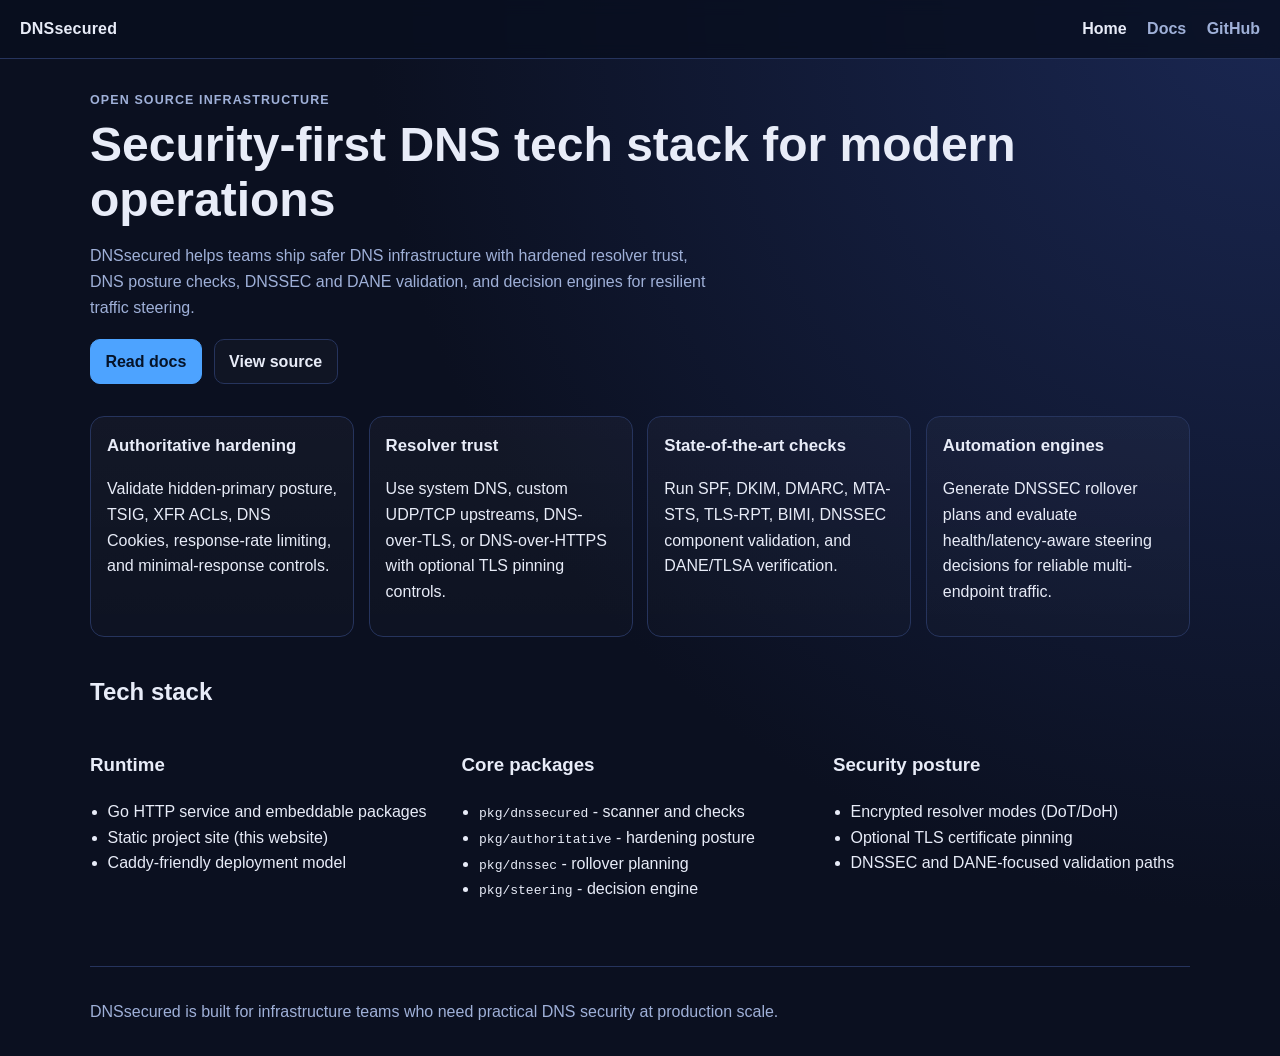
==== site/index.html @ 1a69ba0e "Add static DNSsecured project site Create a Caddy-inspired static site with homepage and docs page t" ====
<!doctype html>
<html lang="en">
  <head>
    <meta charset="UTF-8" />
    <meta name="viewport" content="width=device-width, initial-scale=1.0" />
    <title>DNSsecured | Security-first DNS stack</title>
    <meta
      name="description"
      content="DNSsecured is an open DNS security stack for secure name server operations, DNS posture validation, and resilient traffic control."
    />
    <link rel="stylesheet" href="./styles.css" />
  </head>
  <body>
    <header class="topbar">
      <a class="brand" href="./index.html">DNSsecured</a>
      <nav>
        <a href="./index.html" aria-current="page">Home</a>
        <a href="./docs.html">Docs</a>
        <a href="https://github.com/Vigilant-AI-Solutions/dnssecured">GitHub</a>
      </nav>
    </header>

    <main>
      <section class="hero">
        <p class="eyebrow">Open source infrastructure</p>
        <h1>Security-first DNS tech stack for modern operations</h1>
        <p>
          DNSsecured helps teams ship safer DNS infrastructure with hardened resolver trust, DNS posture checks, DNSSEC and DANE validation, and
          decision engines for resilient traffic steering.
        </p>
        <div class="actions">
          <a class="btn primary" href="./docs.html">Read docs</a>
          <a class="btn" href="https://github.com/Vigilant-AI-Solutions/dnssecured">View source</a>
        </div>
      </section>

      <section class="grid">
        <article class="card">
          <h2>Authoritative hardening</h2>
          <p>Validate hidden-primary posture, TSIG, XFR ACLs, DNS Cookies, response-rate limiting, and minimal-response controls.</p>
        </article>
        <article class="card">
          <h2>Resolver trust</h2>
          <p>Use system DNS, custom UDP/TCP upstreams, DNS-over-TLS, or DNS-over-HTTPS with optional TLS pinning controls.</p>
        </article>
        <article class="card">
          <h2>State-of-the-art checks</h2>
          <p>Run SPF, DKIM, DMARC, MTA-STS, TLS-RPT, BIMI, DNSSEC component validation, and DANE/TLSA verification.</p>
        </article>
        <article class="card">
          <h2>Automation engines</h2>
          <p>Generate DNSSEC rollover plans and evaluate health/latency-aware steering decisions for reliable multi-endpoint traffic.</p>
        </article>
      </section>

      <section class="stack">
        <h2>Tech stack</h2>
        <div class="stack-grid">
          <div>
            <h3>Runtime</h3>
            <ul>
              <li>Go HTTP service and embeddable packages</li>
              <li>Static project site (this website)</li>
              <li>Caddy-friendly deployment model</li>
            </ul>
          </div>
          <div>
            <h3>Core packages</h3>
            <ul>
              <li><code>pkg/dnssecured</code> - scanner and checks</li>
              <li><code>pkg/authoritative</code> - hardening posture</li>
              <li><code>pkg/dnssec</code> - rollover planning</li>
              <li><code>pkg/steering</code> - decision engine</li>
            </ul>
          </div>
          <div>
            <h3>Security posture</h3>
            <ul>
              <li>Encrypted resolver modes (DoT/DoH)</li>
              <li>Optional TLS certificate pinning</li>
              <li>DNSSEC and DANE-focused validation paths</li>
            </ul>
          </div>
        </div>
      </section>
    </main>

    <footer>
      <p>DNSsecured is built for infrastructure teams who need practical DNS security at production scale.</p>
    </footer>
  </body>
</html>
---- site/styles.css ----
:root {
  --bg: #0b1020;
  --bg-soft: #111a33;
  --text: #e8ecf8;
  --muted: #9fb0d8;
  --line: #26345d;
  --brand: #4da3ff;
  --brand-strong: #2f86e6;
}

* {
  box-sizing: border-box;
}

body {
  margin: 0;
  font-family: Inter, Segoe UI, Arial, sans-serif;
  color: var(--text);
  background: radial-gradient(circle at top right, #1a2752 0%, var(--bg) 55%);
  line-height: 1.6;
}

.topbar {
  display: flex;
  justify-content: space-between;
  align-items: center;
  padding: 1rem 1.25rem;
  border-bottom: 1px solid var(--line);
  background: rgba(8, 14, 30, 0.8);
  position: sticky;
  top: 0;
  backdrop-filter: blur(8px);
}

.brand {
  color: var(--text);
  text-decoration: none;
  font-weight: 700;
  letter-spacing: 0.2px;
}

nav a {
  color: var(--muted);
  text-decoration: none;
  margin-left: 1rem;
  font-weight: 600;
}

nav a[aria-current="page"],
nav a:hover {
  color: var(--text);
}

main {
  width: min(1100px, 92vw);
  margin: 2rem auto 4rem;
}

.hero h1 {
  font-size: clamp(1.9rem, 5vw, 3rem);
  line-height: 1.15;
  margin: 0.4rem 0 1rem;
}

.hero p {
  max-width: 70ch;
  color: var(--muted);
}

.eyebrow {
  color: #7cb8ff;
  text-transform: uppercase;
  letter-spacing: 0.09em;
  font-size: 0.78rem;
  font-weight: 700;
  margin-bottom: 0.2rem;
}

.actions {
  margin-top: 1.2rem;
  display: flex;
  gap: 0.75rem;
  flex-wrap: wrap;
}

.btn {
  display: inline-block;
  padding: 0.55rem 0.9rem;
  border: 1px solid var(--line);
  border-radius: 10px;
  color: var(--text);
  text-decoration: none;
  font-weight: 600;
  background: rgba(255, 255, 255, 0.02);
}

.btn.primary {
  background: var(--brand);
  border-color: var(--brand);
  color: #051329;
}

.btn.primary:hover {
  background: var(--brand-strong);
}

.grid {
  margin-top: 2rem;
  display: grid;
  gap: 0.9rem;
  grid-template-columns: repeat(auto-fit, minmax(220px, 1fr));
}

.card {
  border: 1px solid var(--line);
  background: linear-gradient(180deg, rgba(255, 255, 255, 0.03), rgba(255, 255, 255, 0.01));
  border-radius: 14px;
  padding: 1rem;
}

.card h2 {
  margin-top: 0;
  font-size: 1.05rem;
}

.stack {
  margin-top: 2.25rem;
}

.stack-grid {
  display: grid;
  gap: 0.9rem;
  grid-template-columns: repeat(auto-fit, minmax(260px, 1fr));
}

.stack ul,
.docs ul {
  margin: 0.4rem 0 0;
  padding-left: 1.1rem;
}

.docs h1 {
  margin-top: 0;
}

pre {
  white-space: pre-wrap;
  word-break: break-word;
  margin: 0;
  font-size: 0.9rem;
  border: 1px solid var(--line);
  border-radius: 10px;
  background: #0a1228;
  padding: 0.8rem;
  color: #dce6ff;
}

footer {
  width: min(1100px, 92vw);
  margin: 0 auto 2rem;
  color: var(--muted);
  border-top: 1px solid var(--line);
  padding-top: 1rem;
}
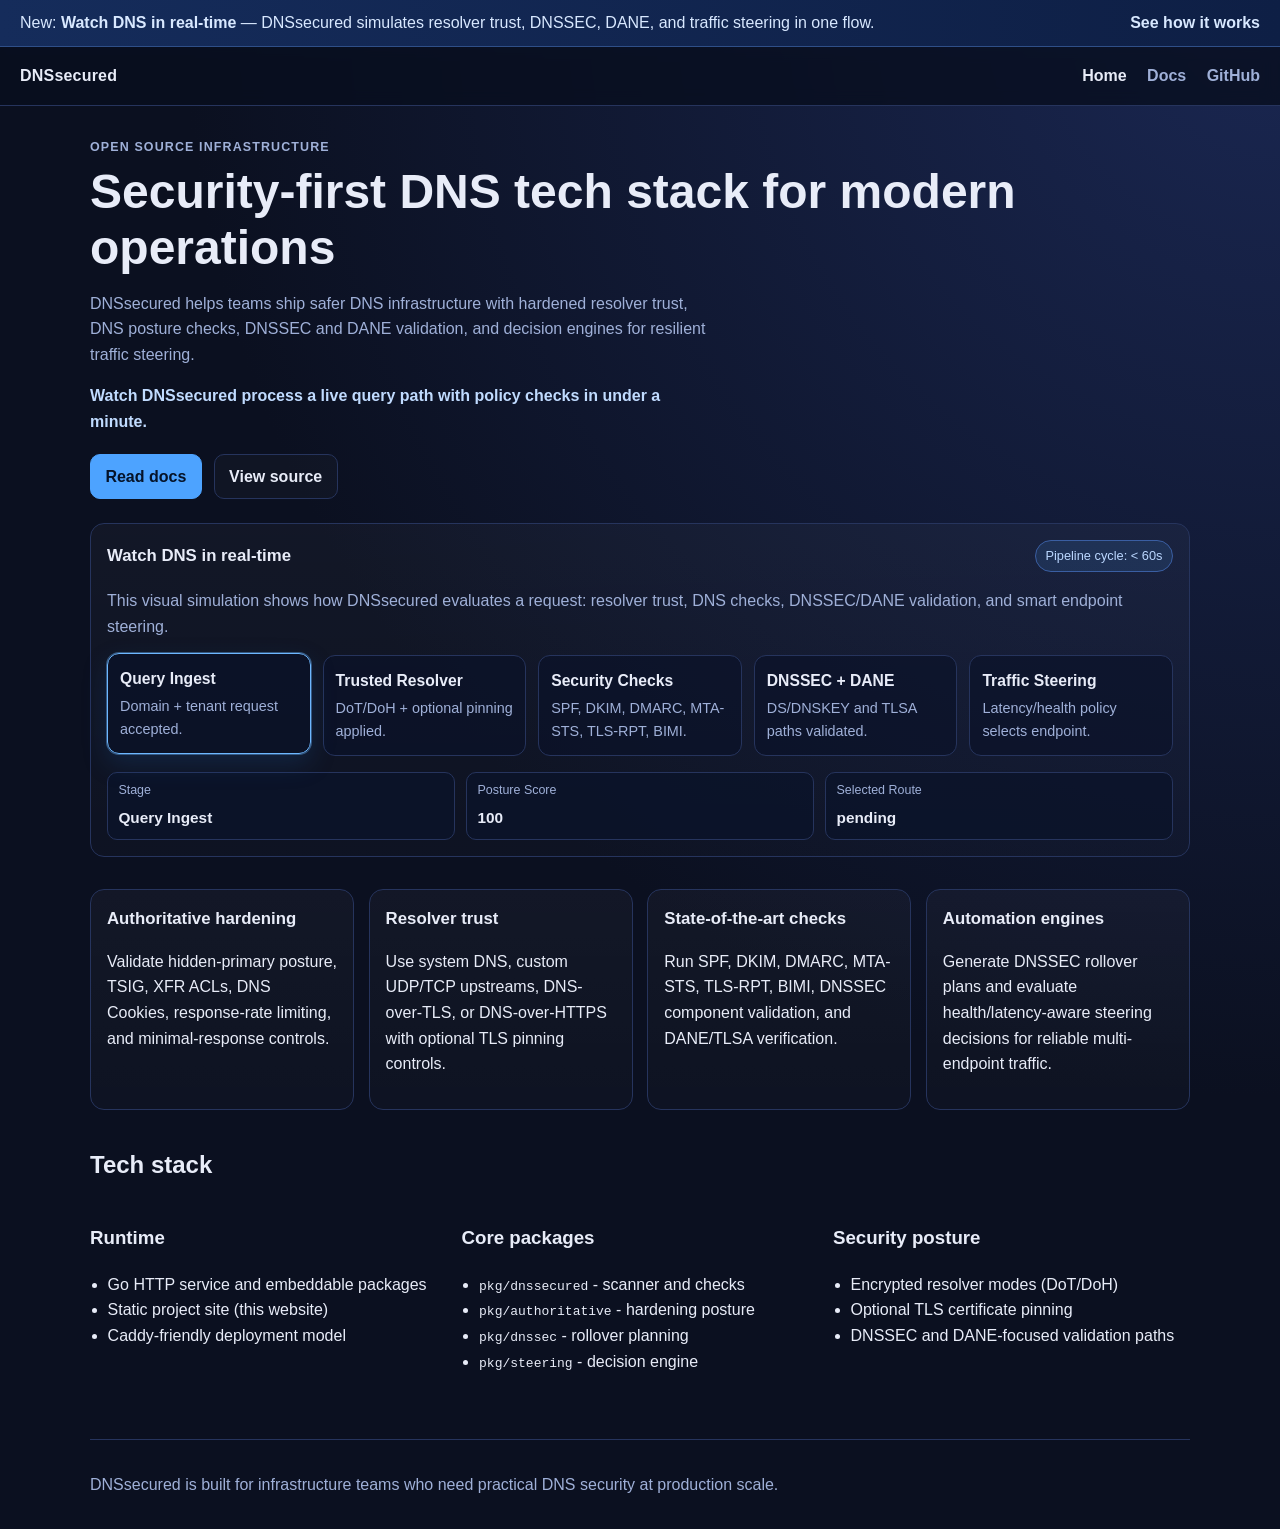
==== commit 71dae0be: "Add realtime DNS visualization hero Introduce Caddy-style announcement header and animated Watch DNS" ====
--- a/site/index.html
+++ b/site/index.html
@@ -11,6 +11,12 @@
     <link rel="stylesheet" href="./styles.css" />
   </head>
   <body>
+    <div class="announce">
+      <p>
+        New: <strong>Watch DNS in real-time</strong> — DNSsecured simulates resolver trust, DNSSEC, DANE, and traffic steering in one flow.
+      </p>
+      <a href="./docs.html">See how it works</a>
+    </div>
     <header class="topbar">
       <a class="brand" href="./index.html">DNSsecured</a>
       <nav>
@@ -28,9 +34,48 @@
           DNSsecured helps teams ship safer DNS infrastructure with hardened resolver trust, DNS posture checks, DNSSEC and DANE validation, and
           decision engines for resilient traffic steering.
         </p>
+        <p class="hero-highlight">Watch DNSsecured process a live query path with policy checks in under a minute.</p>
         <div class="actions">
           <a class="btn primary" href="./docs.html">Read docs</a>
           <a class="btn" href="https://github.com/Vigilant-AI-Solutions/dnssecured">View source</a>
+        </div>
+      </section>
+
+      <section class="realtime card" aria-label="Real-time DNS flow">
+        <div class="realtime-head">
+          <h2>Watch DNS in real-time</h2>
+          <span class="pill">Pipeline cycle: &lt; 60s</span>
+        </div>
+        <p class="muted">
+          This visual simulation shows how DNSsecured evaluates a request: resolver trust, DNS checks, DNSSEC/DANE validation, and smart endpoint
+          steering.
+        </p>
+        <div class="flow" id="dns-flow">
+          <div class="node" data-step="0">
+            <h3>Query Ingest</h3>
+            <p>Domain + tenant request accepted.</p>
+          </div>
+          <div class="node" data-step="1">
+            <h3>Trusted Resolver</h3>
+            <p>DoT/DoH + optional pinning applied.</p>
+          </div>
+          <div class="node" data-step="2">
+            <h3>Security Checks</h3>
+            <p>SPF, DKIM, DMARC, MTA-STS, TLS-RPT, BIMI.</p>
+          </div>
+          <div class="node" data-step="3">
+            <h3>DNSSEC + DANE</h3>
+            <p>DS/DNSKEY and TLSA paths validated.</p>
+          </div>
+          <div class="node" data-step="4">
+            <h3>Traffic Steering</h3>
+            <p>Latency/health policy selects endpoint.</p>
+          </div>
+        </div>
+        <div class="telemetry">
+          <div><span>Stage</span><strong id="telemetry-stage">Query Ingest</strong></div>
+          <div><span>Posture Score</span><strong id="telemetry-score">100</strong></div>
+          <div><span>Selected Route</span><strong id="telemetry-route">us-east-1</strong></div>
         </div>
       </section>
 
@@ -88,5 +133,6 @@
     <footer>
       <p>DNSsecured is built for infrastructure teams who need practical DNS security at production scale.</p>
     </footer>
+    <script src="./visual.js"></script>
   </body>
 </html>
--- a/site/styles.css
+++ b/site/styles.css
@@ -20,6 +20,28 @@
   line-height: 1.6;
 }
 
+.announce {
+  display: flex;
+  justify-content: space-between;
+  align-items: center;
+  gap: 1rem;
+  padding: 0.65rem 1.25rem;
+  border-bottom: 1px solid #2f4f88;
+  background: linear-gradient(90deg, #152c5b, #0e1f45);
+  color: #d8e8ff;
+}
+
+.announce p {
+  margin: 0;
+}
+
+.announce a {
+  color: #d8e8ff;
+  font-weight: 700;
+  text-decoration: none;
+  white-space: nowrap;
+}
+
 .topbar {
   display: flex;
   justify-content: space-between;
@@ -67,6 +89,11 @@
   color: var(--muted);
 }
 
+.hero-highlight {
+  color: #c0dbff !important;
+  font-weight: 600;
+}
+
 .eyebrow {
   color: #7cb8ff;
   text-transform: uppercase;
@@ -118,6 +145,91 @@
   padding: 1rem;
 }
 
+.muted {
+  color: var(--muted);
+}
+
+.realtime {
+  margin-top: 1.5rem;
+}
+
+.realtime-head {
+  display: flex;
+  justify-content: space-between;
+  align-items: center;
+  gap: 1rem;
+}
+
+.realtime-head h2 {
+  margin: 0;
+}
+
+.pill {
+  padding: 0.3rem 0.6rem;
+  border: 1px solid #3a5ea2;
+  border-radius: 999px;
+  font-size: 0.8rem;
+  color: #bbd7ff;
+  background: rgba(77, 163, 255, 0.12);
+}
+
+.flow {
+  margin-top: 1rem;
+  display: grid;
+  gap: 0.75rem;
+  grid-template-columns: repeat(auto-fit, minmax(180px, 1fr));
+}
+
+.node {
+  border: 1px solid var(--line);
+  border-radius: 12px;
+  padding: 0.75rem;
+  background: rgba(10, 18, 40, 0.65);
+  transition: border-color 250ms ease, box-shadow 250ms ease, transform 250ms ease;
+}
+
+.node h3 {
+  margin: 0 0 0.25rem;
+  font-size: 0.98rem;
+}
+
+.node p {
+  margin: 0;
+  color: var(--muted);
+  font-size: 0.9rem;
+}
+
+.node.active {
+  border-color: #6db7ff;
+  box-shadow: 0 0 0 1px rgba(109, 183, 255, 0.4), 0 10px 25px rgba(26, 84, 153, 0.25);
+  transform: translateY(-2px);
+}
+
+.telemetry {
+  margin-top: 0.95rem;
+  display: grid;
+  gap: 0.7rem;
+  grid-template-columns: repeat(auto-fit, minmax(160px, 1fr));
+}
+
+.telemetry div {
+  border: 1px solid var(--line);
+  border-radius: 10px;
+  padding: 0.55rem 0.65rem;
+  background: rgba(11, 19, 42, 0.8);
+}
+
+.telemetry span {
+  display: block;
+  color: var(--muted);
+  font-size: 0.78rem;
+  margin-bottom: 0.2rem;
+}
+
+.telemetry strong {
+  font-size: 0.96rem;
+}
+
 .card h2 {
   margin-top: 0;
   font-size: 1.05rem;
@@ -162,3 +274,10 @@
   border-top: 1px solid var(--line);
   padding-top: 1rem;
 }
+
+@media (max-width: 760px) {
+  .announce {
+    flex-direction: column;
+    align-items: flex-start;
+  }
+}
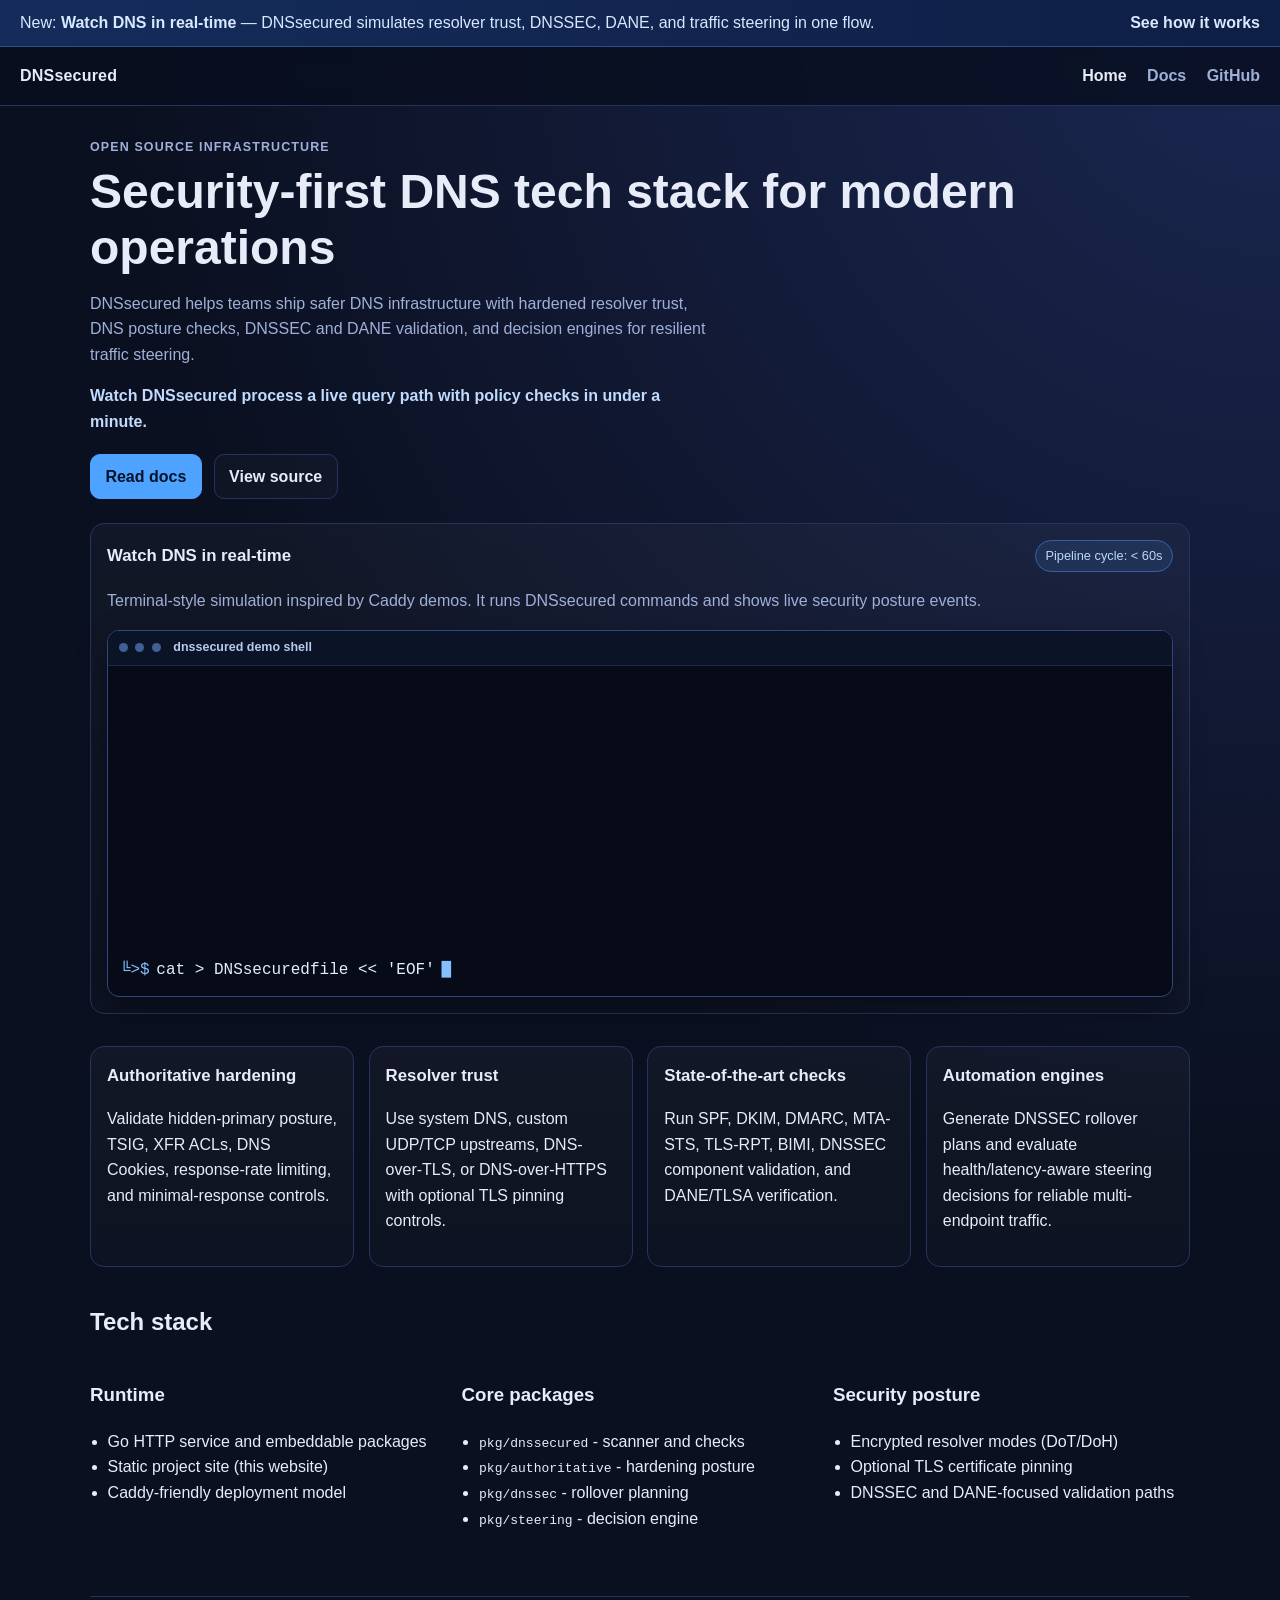
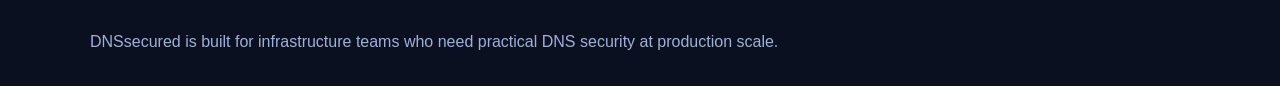
==== commit 584afafd: "Revise terminal demo into config deploy flow Slow down the fake CLI playback and change the scenario" ====
--- a/site/index.html
+++ b/site/index.html
@@ -41,41 +41,24 @@
         </div>
       </section>
 
-      <section class="realtime card" aria-label="Real-time DNS flow">
+      <section class="realtime card" aria-label="Real-time DNS CLI demo">
         <div class="realtime-head">
           <h2>Watch DNS in real-time</h2>
           <span class="pill">Pipeline cycle: &lt; 60s</span>
         </div>
         <p class="muted">
-          This visual simulation shows how DNSsecured evaluates a request: resolver trust, DNS checks, DNSSEC/DANE validation, and smart endpoint
-          steering.
+          Terminal-style simulation inspired by Caddy demos. It runs DNSsecured commands and shows live security posture events.
         </p>
-        <div class="flow" id="dns-flow">
-          <div class="node" data-step="0">
-            <h3>Query Ingest</h3>
-            <p>Domain + tenant request accepted.</p>
+        <div class="terminal" id="terminal-demo" role="img" aria-label="Animated command line demo">
+          <div class="terminal-titlebar">
+            <span></span><span></span><span></span>
+            <strong>dnssecured demo shell</strong>
           </div>
-          <div class="node" data-step="1">
-            <h3>Trusted Resolver</h3>
-            <p>DoT/DoH + optional pinning applied.</p>
+          <pre id="terminal-output"></pre>
+          <div class="prompt-line">
+            <span class="prompt">╚>$</span>
+            <span id="terminal-input"></span><span class="cursor">█</span>
           </div>
-          <div class="node" data-step="2">
-            <h3>Security Checks</h3>
-            <p>SPF, DKIM, DMARC, MTA-STS, TLS-RPT, BIMI.</p>
-          </div>
-          <div class="node" data-step="3">
-            <h3>DNSSEC + DANE</h3>
-            <p>DS/DNSKEY and TLSA paths validated.</p>
-          </div>
-          <div class="node" data-step="4">
-            <h3>Traffic Steering</h3>
-            <p>Latency/health policy selects endpoint.</p>
-          </div>
-        </div>
-        <div class="telemetry">
-          <div><span>Stage</span><strong id="telemetry-stage">Query Ingest</strong></div>
-          <div><span>Posture Score</span><strong id="telemetry-score">100</strong></div>
-          <div><span>Selected Route</span><strong id="telemetry-route">us-east-1</strong></div>
         </div>
       </section>
 
--- a/site/styles.css
+++ b/site/styles.css
@@ -173,61 +173,82 @@
   background: rgba(77, 163, 255, 0.12);
 }
 
-.flow {
+.terminal {
   margin-top: 1rem;
-  display: grid;
-  gap: 0.75rem;
-  grid-template-columns: repeat(auto-fit, minmax(180px, 1fr));
-}
-
-.node {
-  border: 1px solid var(--line);
+  border: 1px solid #2f477f;
   border-radius: 12px;
-  padding: 0.75rem;
-  background: rgba(10, 18, 40, 0.65);
-  transition: border-color 250ms ease, box-shadow 250ms ease, transform 250ms ease;
-}
-
-.node h3 {
-  margin: 0 0 0.25rem;
-  font-size: 0.98rem;
-}
-
-.node p {
-  margin: 0;
-  color: var(--muted);
-  font-size: 0.9rem;
-}
-
-.node.active {
-  border-color: #6db7ff;
-  box-shadow: 0 0 0 1px rgba(109, 183, 255, 0.4), 0 10px 25px rgba(26, 84, 153, 0.25);
-  transform: translateY(-2px);
-}
-
-.telemetry {
-  margin-top: 0.95rem;
-  display: grid;
-  gap: 0.7rem;
-  grid-template-columns: repeat(auto-fit, minmax(160px, 1fr));
-}
-
-.telemetry div {
-  border: 1px solid var(--line);
-  border-radius: 10px;
-  padding: 0.55rem 0.65rem;
-  background: rgba(11, 19, 42, 0.8);
-}
-
-.telemetry span {
-  display: block;
-  color: var(--muted);
+  background: #060b17;
+  overflow: hidden;
+  box-shadow: 0 12px 30px rgba(0, 0, 0, 0.35);
+}
+
+.terminal-titlebar {
+  display: flex;
+  align-items: center;
+  gap: 0.45rem;
+  padding: 0.45rem 0.7rem;
+  border-bottom: 1px solid #202b4a;
+  background: #0b1326;
+}
+
+.terminal-titlebar span {
+  width: 9px;
+  height: 9px;
+  border-radius: 999px;
+  background: #3f5f95;
+}
+
+.terminal-titlebar strong {
+  margin-left: 0.35rem;
   font-size: 0.78rem;
-  margin-bottom: 0.2rem;
-}
-
-.telemetry strong {
-  font-size: 0.96rem;
+  color: #b6caef;
+  font-weight: 600;
+}
+
+#terminal-output {
+  margin: 0;
+  border: 0;
+  border-radius: 0;
+  background: transparent;
+  font-family: ui-monospace, SFMono-Regular, Menlo, Consolas, monospace;
+  font-size: 0.85rem;
+  color: #cde6ff;
+  min-height: 290px;
+  max-height: 390px;
+  overflow: auto;
+}
+
+.prompt-line {
+  display: flex;
+  align-items: center;
+  gap: 0.42rem;
+  padding: 0.15rem 0.8rem 0.75rem;
+  font-family: ui-monospace, SFMono-Regular, Menlo, Consolas, monospace;
+  color: #e1eeff;
+}
+
+.prompt {
+  color: #84c0ff;
+}
+
+#terminal-input {
+  color: #e1eeff;
+}
+
+.cursor {
+  color: #84c0ff;
+  animation: blink 1s steps(1) infinite;
+}
+
+@keyframes blink {
+  0%,
+  50% {
+    opacity: 1;
+  }
+  51%,
+  100% {
+    opacity: 0;
+  }
 }
 
 .card h2 {
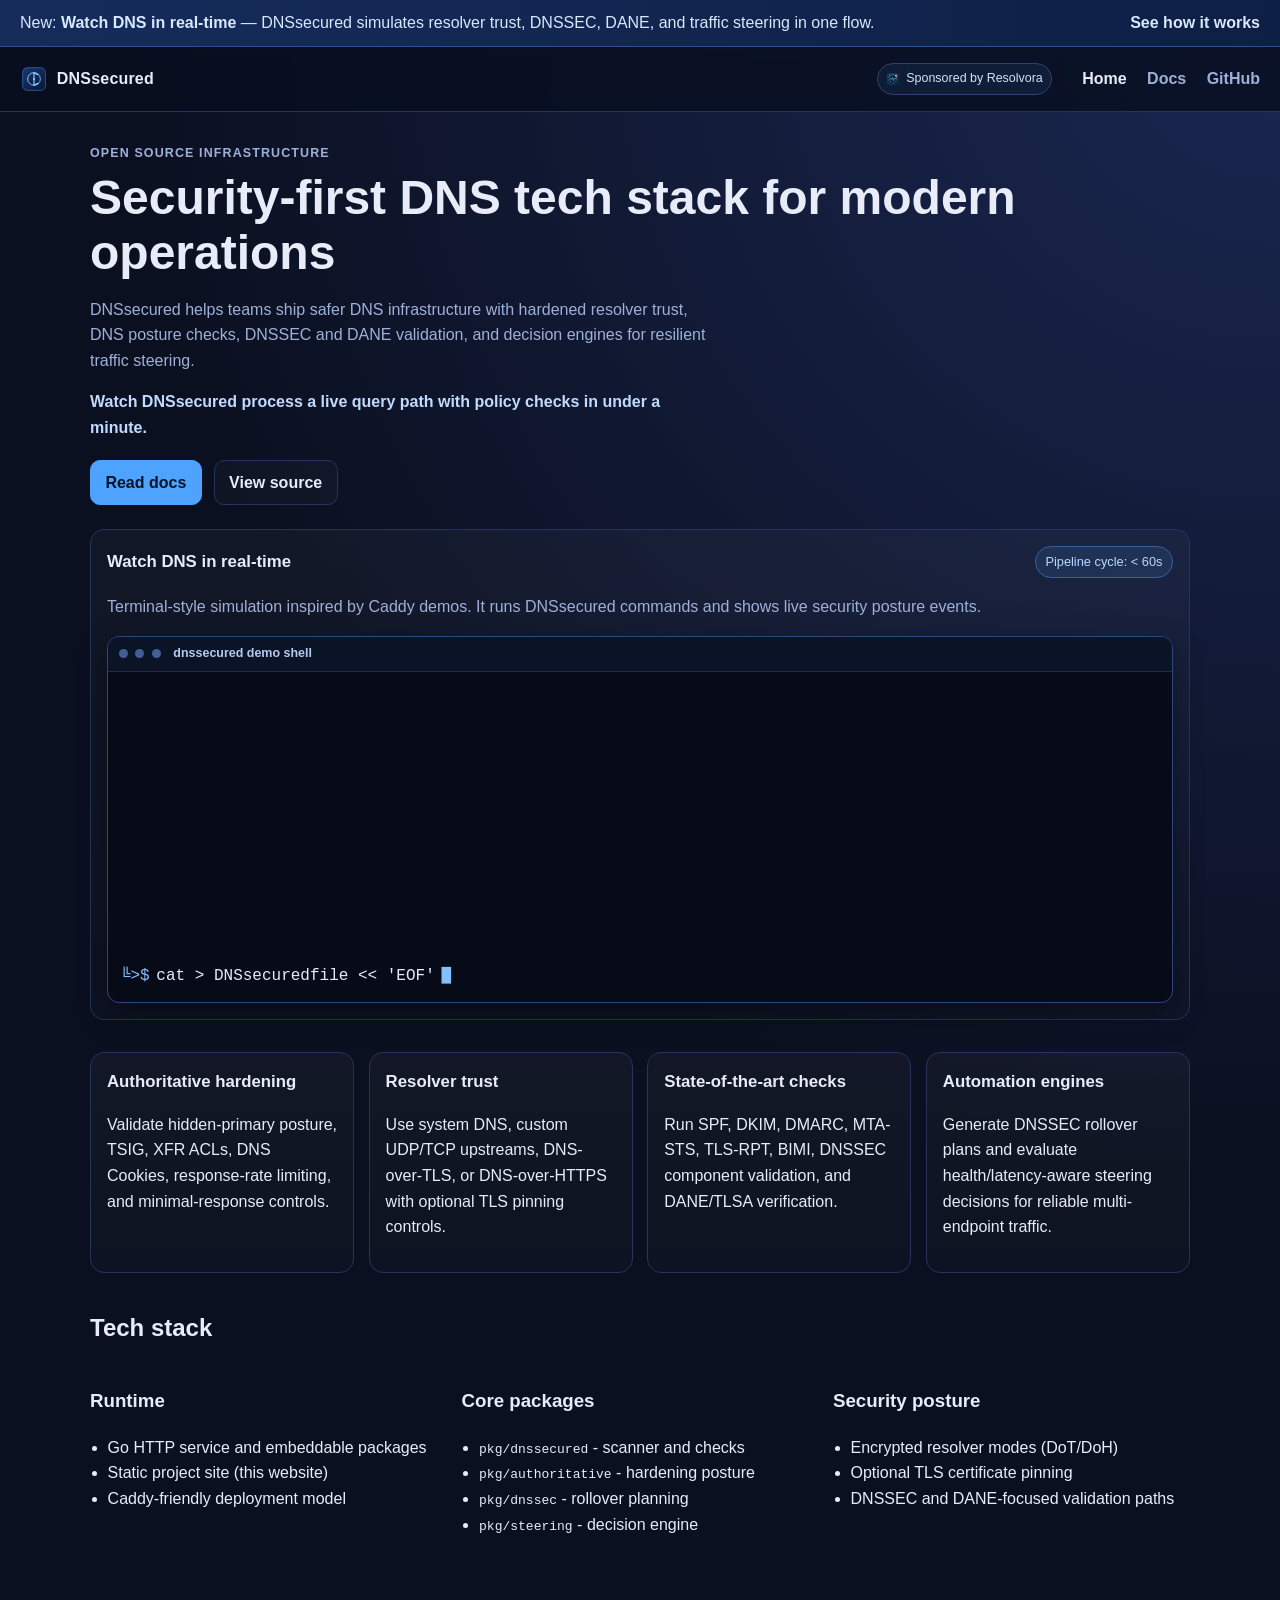
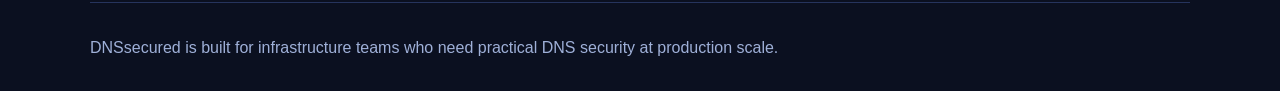
==== commit 240dc9e8: "Add DNSsecured and Resolvora branding assets Integrate DNSsecured SVG logo and favicon, add Resolvor" ====
--- a/site/index.html
+++ b/site/index.html
@@ -8,6 +8,8 @@
       name="description"
       content="DNSsecured is an open DNS security stack for secure name server operations, DNS posture validation, and resilient traffic control."
     />
+    <link rel="icon" type="image/x-icon" href="./assets/favicon.ico" />
+    <link rel="icon" type="image/svg+xml" href="./assets/dnssecured-logo.svg" />
     <link rel="stylesheet" href="./styles.css" />
   </head>
   <body>
@@ -18,12 +20,21 @@
       <a href="./docs.html">See how it works</a>
     </div>
     <header class="topbar">
-      <a class="brand" href="./index.html">DNSsecured</a>
-      <nav>
-        <a href="./index.html" aria-current="page">Home</a>
-        <a href="./docs.html">Docs</a>
-        <a href="https://github.com/Vigilant-AI-Solutions/dnssecured">GitHub</a>
-      </nav>
+      <a class="brand" href="./index.html">
+        <img class="brand-logo" src="./assets/dnssecured-logo.svg" alt="DNSsecured logo" />
+        <span>DNSsecured</span>
+      </a>
+      <div class="topbar-right">
+        <a class="sponsor" href="https://resolvora.com/" target="_blank" rel="noreferrer">
+          <img src="./assets/resolvora-logo.svg" alt="Resolvora logo" />
+          <span>Sponsored by Resolvora</span>
+        </a>
+        <nav>
+          <a href="./index.html" aria-current="page">Home</a>
+          <a href="./docs.html">Docs</a>
+          <a href="https://github.com/Vigilant-AI-Solutions/dnssecured">GitHub</a>
+        </nav>
+      </div>
     </header>
 
     <main>
--- a/site/styles.css
+++ b/site/styles.css
@@ -59,6 +59,41 @@
   text-decoration: none;
   font-weight: 700;
   letter-spacing: 0.2px;
+  display: inline-flex;
+  align-items: center;
+  gap: 0.55rem;
+}
+
+.brand-logo {
+  width: 28px;
+  height: 28px;
+  display: block;
+}
+
+.topbar-right {
+  display: flex;
+  align-items: center;
+  gap: 0.9rem;
+}
+
+.sponsor {
+  display: inline-flex;
+  align-items: center;
+  gap: 0.42rem;
+  padding: 0.3rem 0.5rem;
+  border: 1px solid #2d426f;
+  border-radius: 999px;
+  background: rgba(77, 163, 255, 0.08);
+  text-decoration: none;
+  color: #cfe4ff;
+  font-size: 0.78rem;
+  white-space: nowrap;
+}
+
+.sponsor img {
+  width: 14px;
+  height: 14px;
+  display: block;
 }
 
 nav a {
@@ -301,4 +336,19 @@
     flex-direction: column;
     align-items: flex-start;
   }
-}
+  .topbar {
+    flex-direction: column;
+    align-items: flex-start;
+    gap: 0.75rem;
+  }
+  .topbar-right {
+    width: 100%;
+    flex-direction: column;
+    align-items: flex-start;
+    gap: 0.55rem;
+  }
+  nav a {
+    margin-left: 0;
+    margin-right: 0.8rem;
+  }
+}
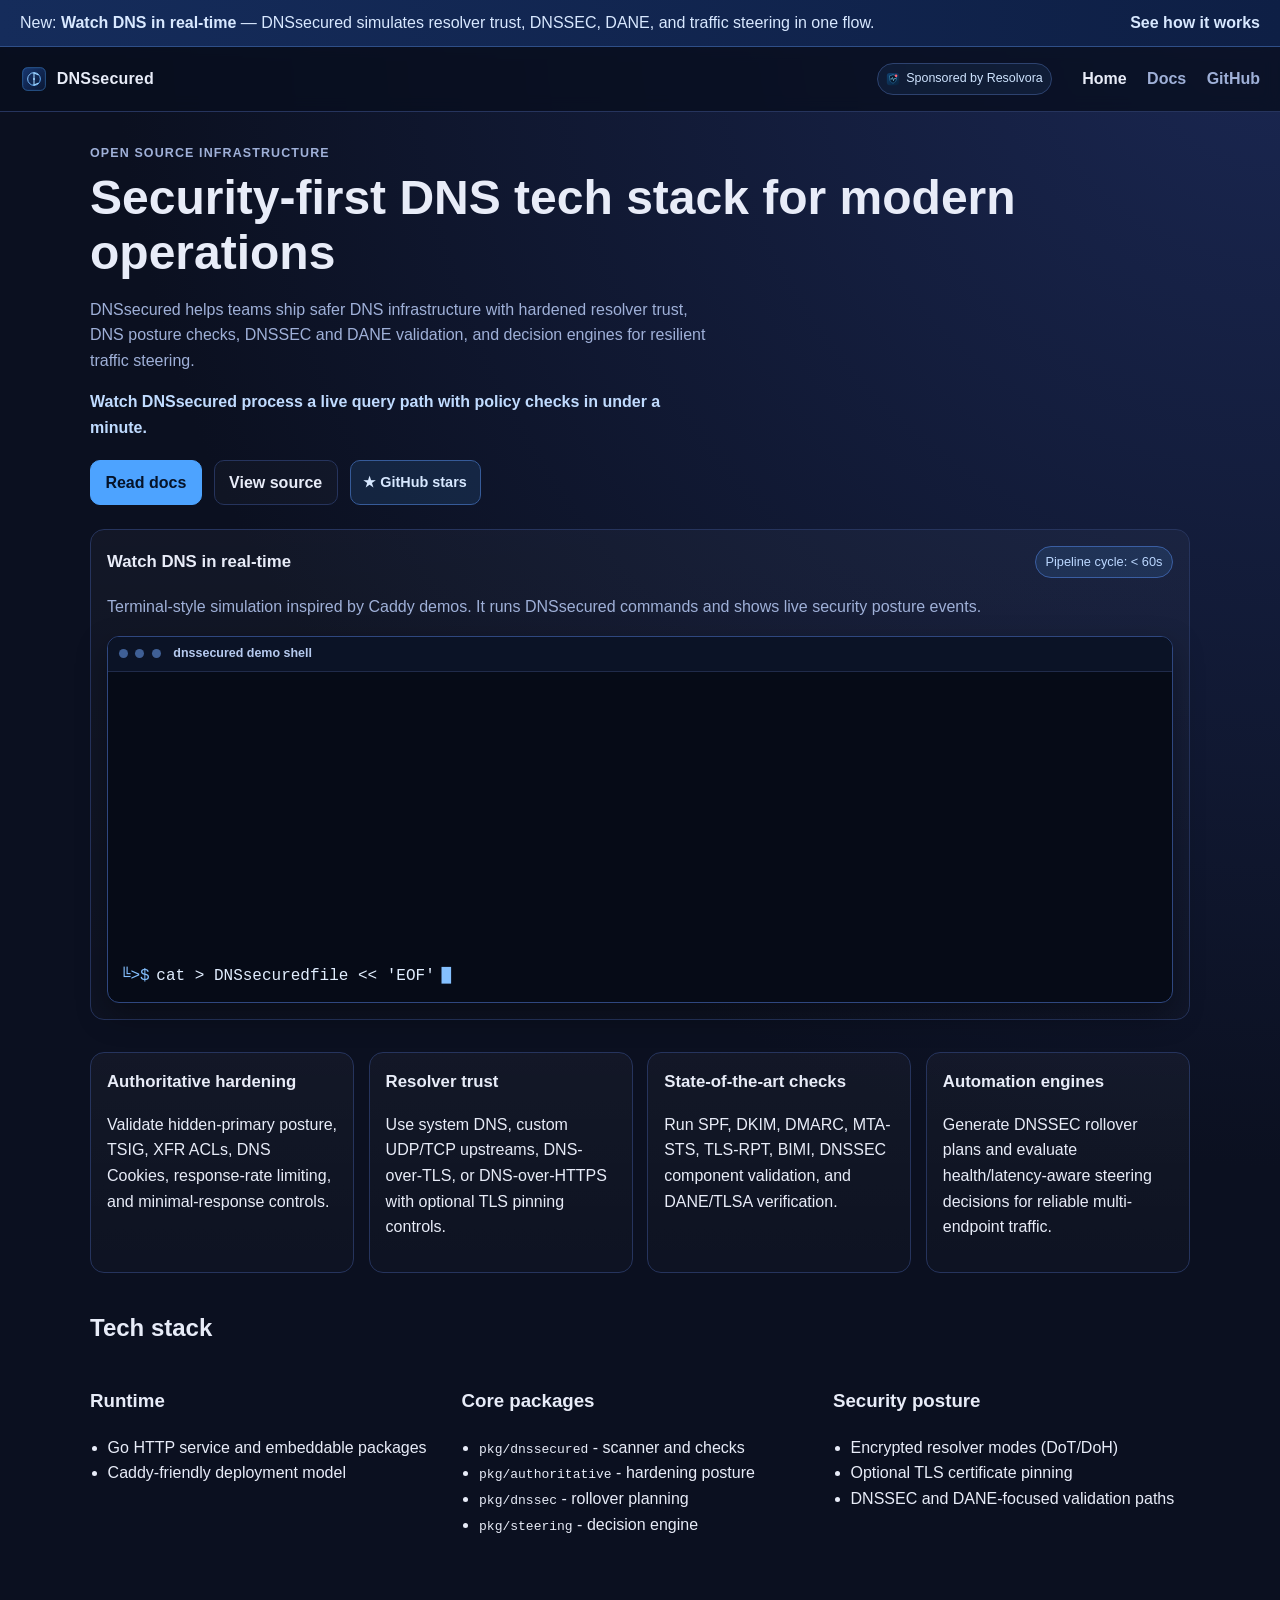
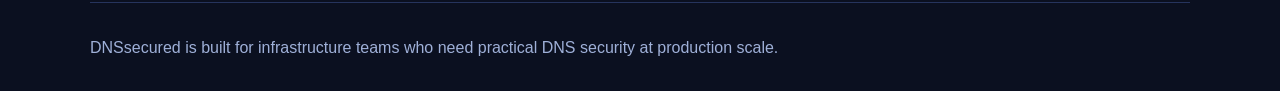
==== commit 2ce20212: "Add GitHub stars badge on homepage Show live star count next to View source by fetching repository m" ====
--- a/site/index.html
+++ b/site/index.html
@@ -49,6 +49,9 @@
         <div class="actions">
           <a class="btn primary" href="./docs.html">Read docs</a>
           <a class="btn" href="https://github.com/Vigilant-AI-Solutions/dnssecured">View source</a>
+          <a class="stars-pill" id="github-stars" href="https://github.com/Vigilant-AI-Solutions/dnssecured" aria-label="GitHub stars">
+            ★ -- stars
+          </a>
         </div>
       </section>
 
@@ -99,7 +102,6 @@
             <h3>Runtime</h3>
             <ul>
               <li>Go HTTP service and embeddable packages</li>
-              <li>Static project site (this website)</li>
               <li>Caddy-friendly deployment model</li>
             </ul>
           </div>
@@ -128,5 +130,6 @@
       <p>DNSsecured is built for infrastructure teams who need practical DNS security at production scale.</p>
     </footer>
     <script src="./visual.js"></script>
+    <script src="./stars.js"></script>
   </body>
 </html>
--- a/site/styles.css
+++ b/site/styles.css
@@ -164,6 +164,19 @@
 
 .btn.primary:hover {
   background: var(--brand-strong);
+}
+
+.stars-pill {
+  display: inline-flex;
+  align-items: center;
+  padding: 0.55rem 0.8rem;
+  border-radius: 10px;
+  border: 1px solid #365b99;
+  background: rgba(77, 163, 255, 0.12);
+  color: #d7e8ff;
+  text-decoration: none;
+  font-weight: 700;
+  font-size: 0.9rem;
 }
 
 .grid {
@@ -311,6 +324,11 @@
   margin-top: 0;
 }
 
+.docs {
+  display: grid;
+  gap: 1rem;
+}
+
 pre {
   white-space: pre-wrap;
   word-break: break-word;
